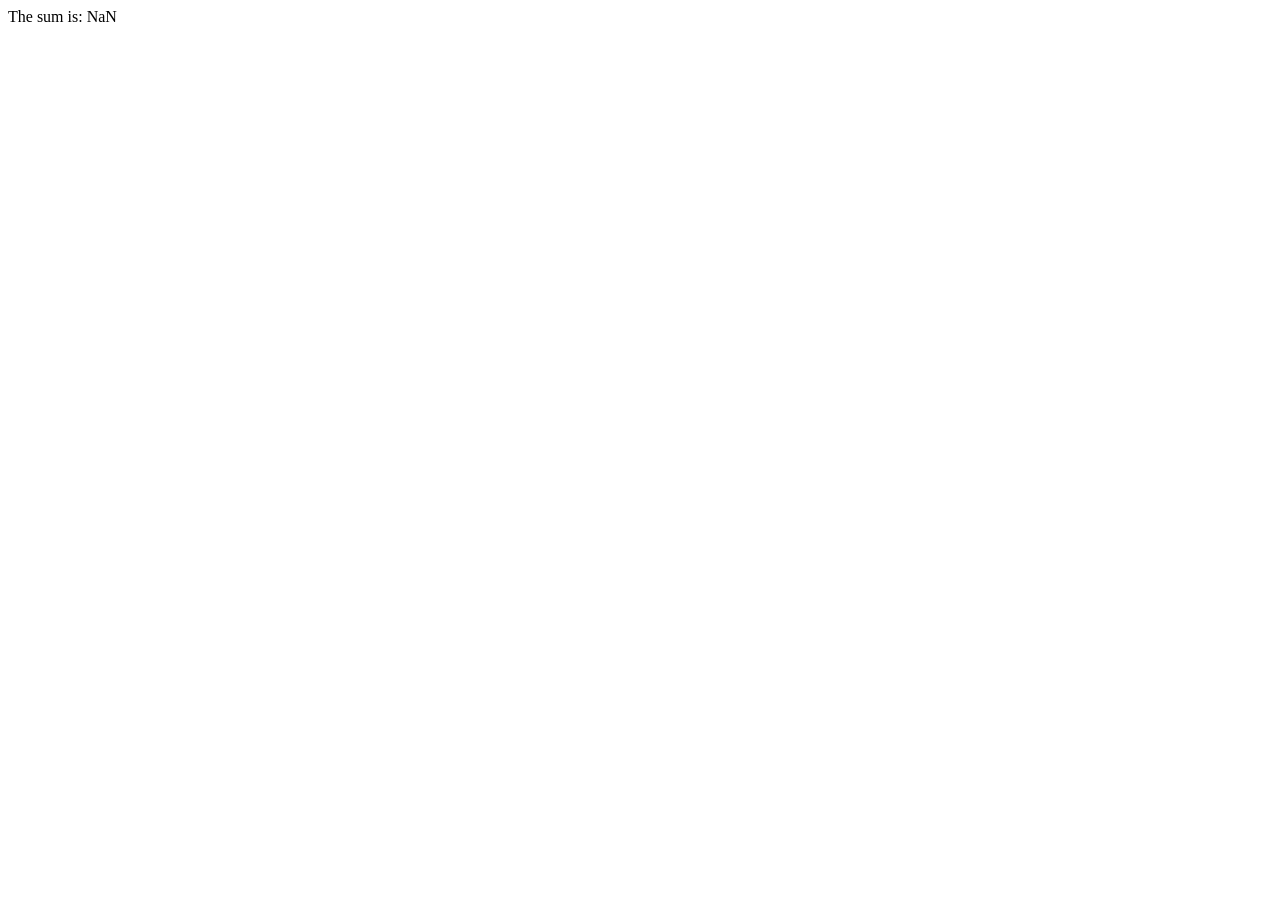
==== index.html @ a9d5625b "File updated" ====
<html>
    <head>
        <title>1st Page</title>
        <link rel="stylesheet" href="style.css">
    </head>
    <body>
        <script>
            let a = parseInt(prompt("Enter a number A: "));
            let b = parseInt(prompt("Enter a number B: "));

            let c = a + b;
            document.write("The sum is: " + c);
        </script>
    </body>
</html>
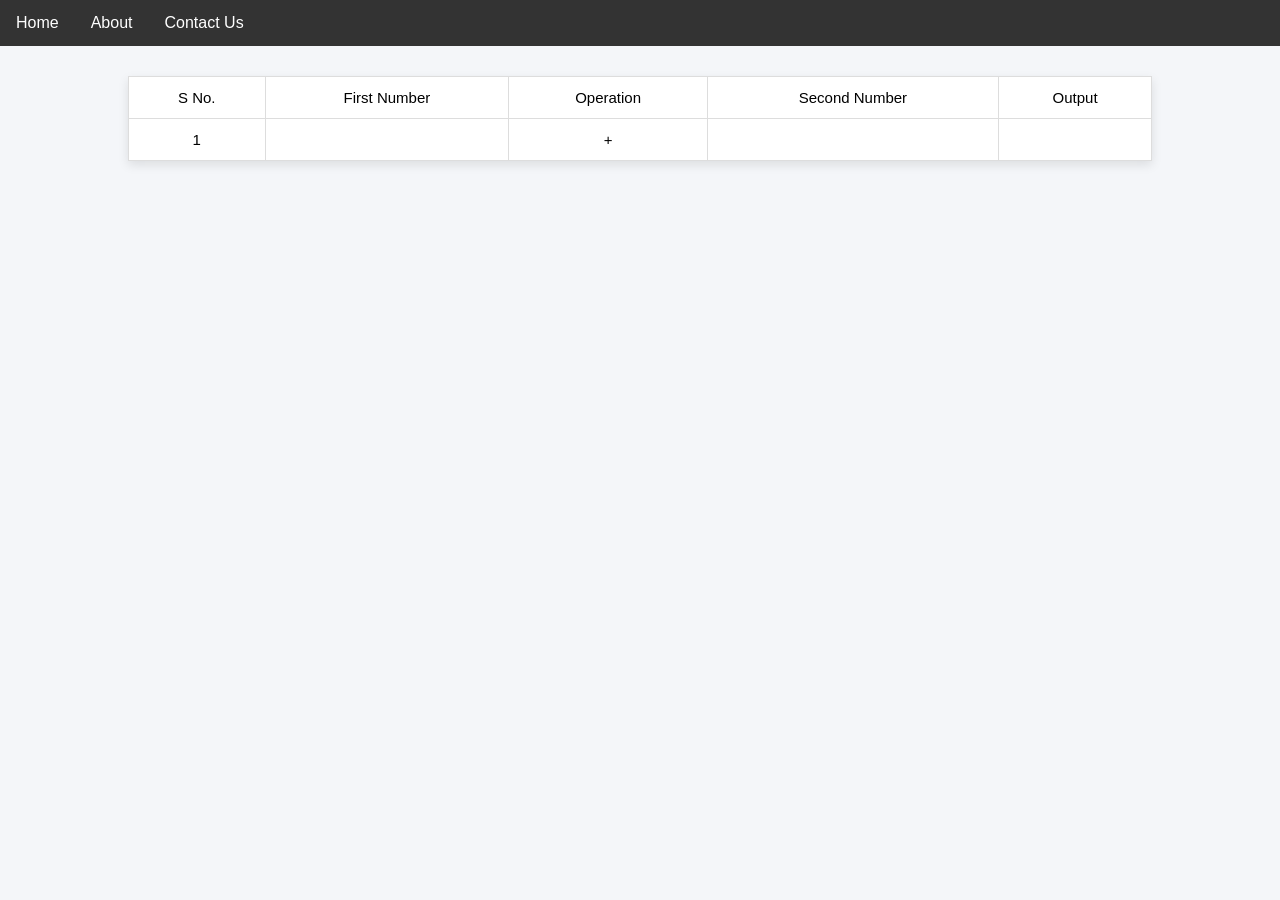
==== commit 161905e4: "Add css and index file data" ====
--- a/index.html
+++ b/index.html
@@ -4,12 +4,42 @@
         <link rel="stylesheet" href="style.css">
     </head>
     <body>
+        <ul>
+            <li><a href="#index">Home</a></li>
+            <li><a href="#about">About</a></li>
+            <li><a href="#contact">Contact Us</a></li>
+        </ul>
+
         <script>
             let a = parseInt(prompt("Enter a number A: "));
             let b = parseInt(prompt("Enter a number B: "));
 
-            let c = a + b;
-            document.write("The sum is: " + c);
+            // let c = a + b;
+            // document.write("The sum is: " + c);
+
+            document.getElementById("first").textContent = a;
+            document.getElementById("second").textContent = b;
+            document.getElementById("output").textContent = "The sum is: " + (a + b);
         </script>
+        
+        <table>
+            <thead>
+                <tr>
+                    <td>S No.</td>
+                    <td>First Number</td>
+                    <td>Operation</td>
+                    <td>Second Number</td>
+                    <td>Output</td>
+                </tr>
+            </thead>
+            <tbody>
+                <tr>
+                    <td>1</td>
+                    <td id="first"></td>
+                    <td>+</td>
+                    <td id="second"></td>
+                    <td id="output"></td>
+                </tr>
+        </table>
     </body>
 </html>
--- a/style.css
+++ b/style.css
@@ -0,0 +1,92 @@
+/* General styling */
+body {
+    margin: 0;
+    padding: 0;
+    font-family: Arial, sans-serif;
+    background-color: #f4f6f9;
+}
+
+p {
+    margin: 20px;
+    font-size: 18px;
+}
+
+/* Navigation menu */
+ul {
+    list-style-type: none;
+    margin: 0;
+    padding: 0;
+    overflow: hidden;
+    background-color: #333333;
+}
+
+ul li {
+    float: left;
+}
+
+ul li a {
+    display: block;
+    color: white;
+    text-align: center;
+    padding: 14px 16px;
+    text-decoration: none;
+}
+
+ul li a:hover {
+    background-color: #111111;
+}
+
+/* Table styling */
+table {
+    width: 80%;
+    margin: 30px auto;
+    border-collapse: collapse;
+    background-color: white;
+    box-shadow: 0 4px 10px rgba(0, 0, 0, 0.1);
+}
+
+/* Table header */
+th {
+    background-color: #007bff;
+    color: white;
+    padding: 14px;
+    text-align: center;
+    border: 1px solid #dddddd;
+}
+
+/* Table cells */
+td {
+    padding: 12px;
+    text-align: center;
+    border: 1px solid #dddddd;
+    font-size: 15px;
+}
+
+/* Alternate row colors */
+tbody tr:nth-child(even) {
+    background-color: #f2f6fc;
+}
+
+/* Hover effect */
+tbody tr:hover {
+    background-color: #dceeff;
+}
+
+/* Highlight output column */
+.output {
+    color: #198754;
+    font-weight: bold;
+}
+
+/* Responsive table */
+@media (max-width: 600px) {
+    table {
+        width: 96%;
+    }
+
+    th,
+    td {
+        padding: 8px 5px;
+        font-size: 12px;
+    }
+}
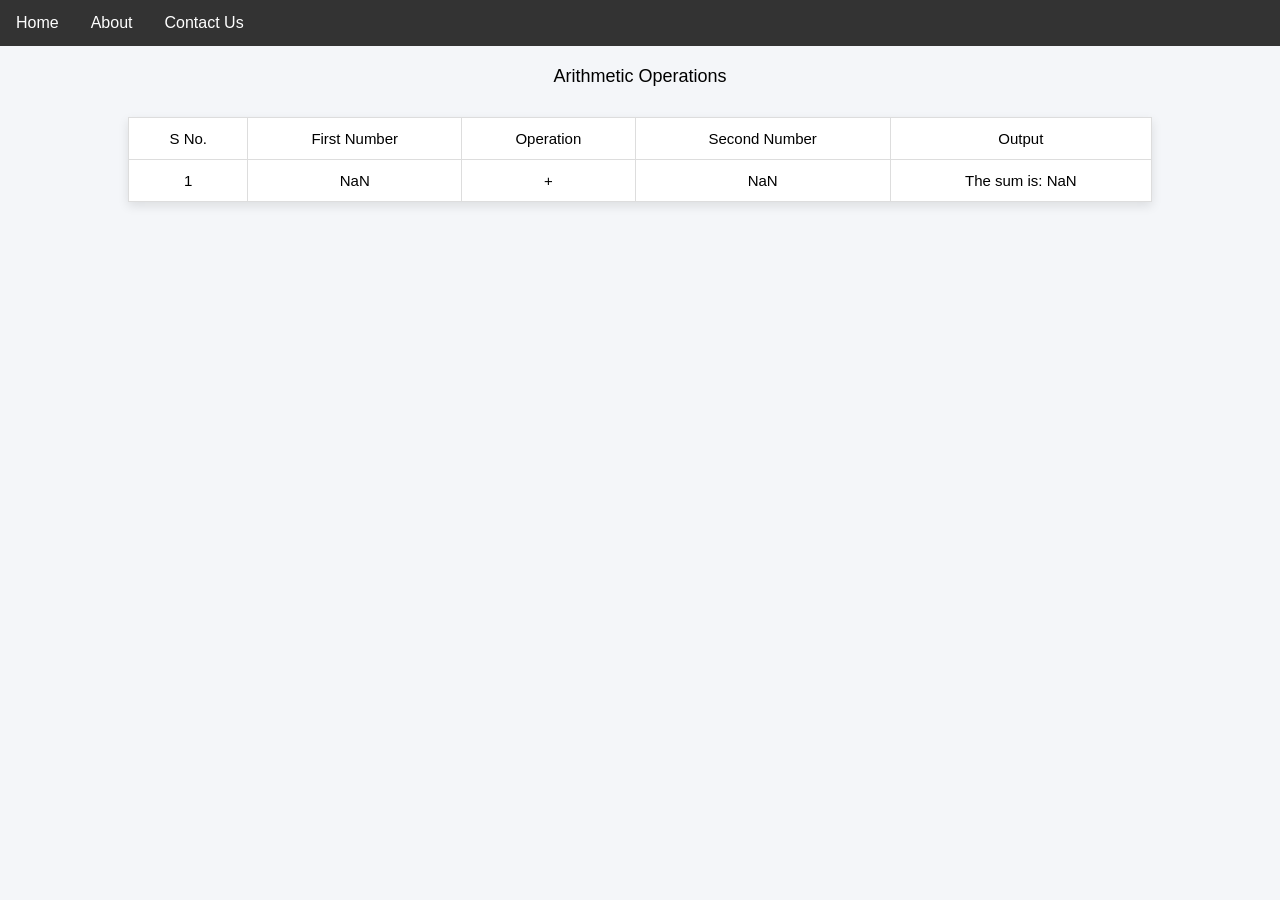
==== commit 3ce800d8: "Updated file" ====
--- a/index.html
+++ b/index.html
@@ -5,22 +5,12 @@
     </head>
     <body>
         <ul>
-            <li><a href="#index">Home</a></li>
+            <li><a href="#home">Home</a></li>
             <li><a href="#about">About</a></li>
             <li><a href="#contact">Contact Us</a></li>
         </ul>
 
-        <script>
-            let a = parseInt(prompt("Enter a number A: "));
-            let b = parseInt(prompt("Enter a number B: "));
-
-            // let c = a + b;
-            // document.write("The sum is: " + c);
-
-            document.getElementById("first").textContent = a;
-            document.getElementById("second").textContent = b;
-            document.getElementById("output").textContent = "The sum is: " + (a + b);
-        </script>
+        <p>Arithmetic Operations</p>
         
         <table>
             <thead>
@@ -41,5 +31,17 @@
                     <td id="output"></td>
                 </tr>
         </table>
+
+        <script>
+            let a = parseInt(prompt("Enter a number A: "));
+            let b = parseInt(prompt("Enter a number B: "));
+
+            // let c = a + b;
+            // document.write("The sum is: " + c);
+
+            document.getElementById("first").textContent = a;
+            document.getElementById("second").textContent = b;
+            document.getElementById("output").textContent = "The sum is: " + (a + b);
+        </script>
     </body>
 </html>
--- a/style.css
+++ b/style.css
@@ -9,6 +9,7 @@
 p {
     margin: 20px;
     font-size: 18px;
+    text-align: center;
 }
 
 /* Navigation menu */
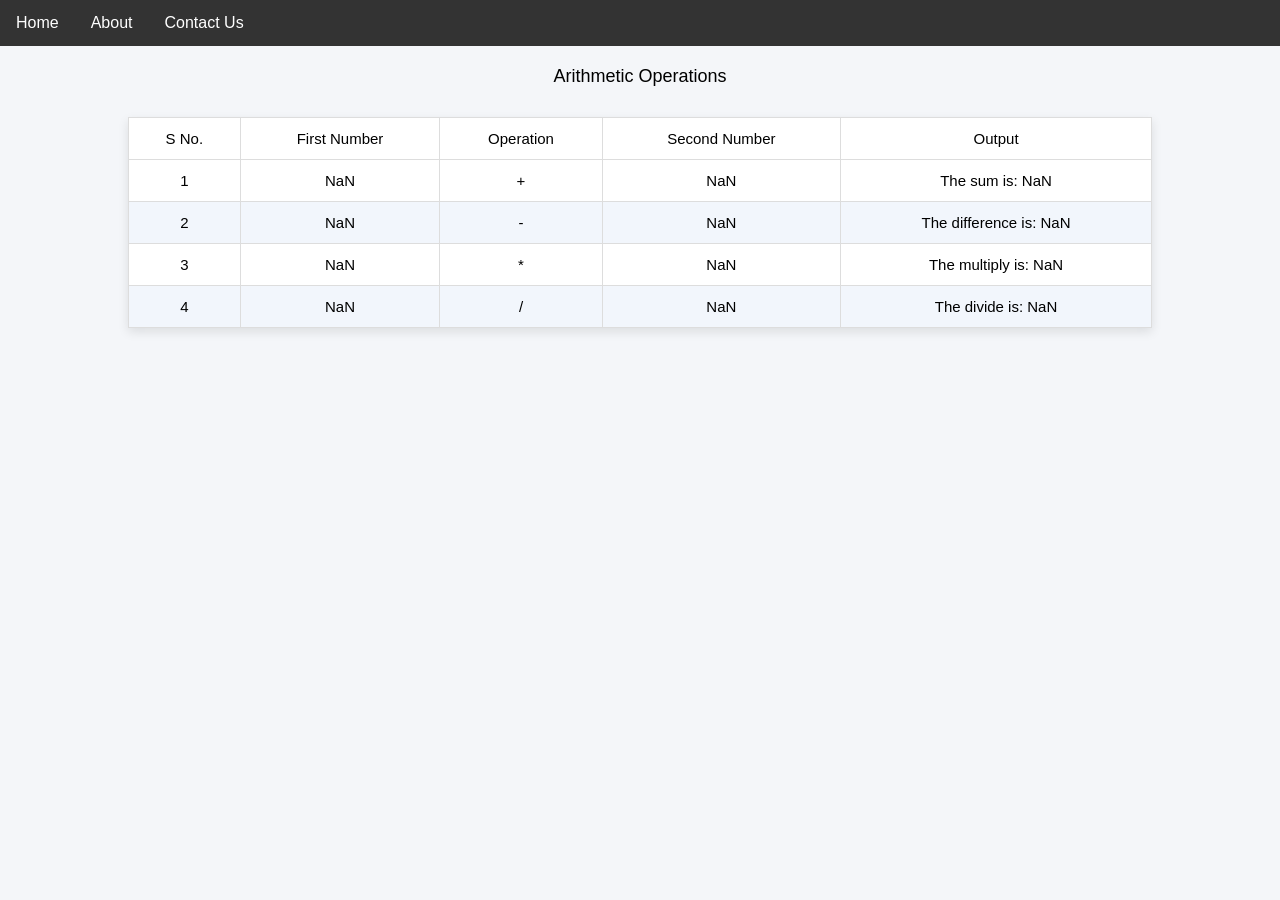
==== commit bcbcac8d: "Updated files" ====
--- a/index.html
+++ b/index.html
@@ -25,10 +25,34 @@
             <tbody>
                 <tr>
                     <td>1</td>
-                    <td id="first"></td>
+                    <td id="first1"></td>
                     <td>+</td>
-                    <td id="second"></td>
-                    <td id="output"></td>
+                    <td id="second1"></td>
+                    <td id="sum"></td>
+                </tr>
+
+                <tr>
+                    <td>2</td>
+                    <td id="first2"></td>
+                    <td>-</td>
+                    <td id="second2"></td>
+                    <td id="difference"></td>
+                </tr>
+
+                <tr>
+                    <td>3</td>
+                    <td id="first3"></td>
+                    <td>*</td>
+                    <td id="second3"></td>
+                    <td id="multiply"></td>
+                </tr>
+
+                <tr>
+                    <td>4</td>
+                    <td id="first4"></td>
+                    <td>/</td>
+                    <td id="second4"></td>
+                    <td id="divide"></td>
                 </tr>
         </table>
 
@@ -36,12 +60,21 @@
             let a = parseInt(prompt("Enter a number A: "));
             let b = parseInt(prompt("Enter a number B: "));
 
-            // let c = a + b;
-            // document.write("The sum is: " + c);
+            document.getElementById("first1").textContent = a;
+            document.getElementById("second1").textContent = b;
+            document.getElementById("sum").textContent = "The sum is: " + (a + b);
 
-            document.getElementById("first").textContent = a;
-            document.getElementById("second").textContent = b;
-            document.getElementById("output").textContent = "The sum is: " + (a + b);
+            document.getElementById("first2").textContent = a;
+            document.getElementById("second2").textContent = b;
+            document.getElementById("difference").textContent = "The difference is: " + (a - b);
+
+            document.getElementById("first3").textContent = a;
+            document.getElementById("second3").textContent = b;
+            document.getElementById("multiply").textContent = "The multiply is: " + (a * b);
+
+            document.getElementById("first4").textContent = a;
+            document.getElementById("second4").textContent = b;
+            document.getElementById("divide").textContent = "The divide is: " + (a / b);
         </script>
     </body>
 </html>
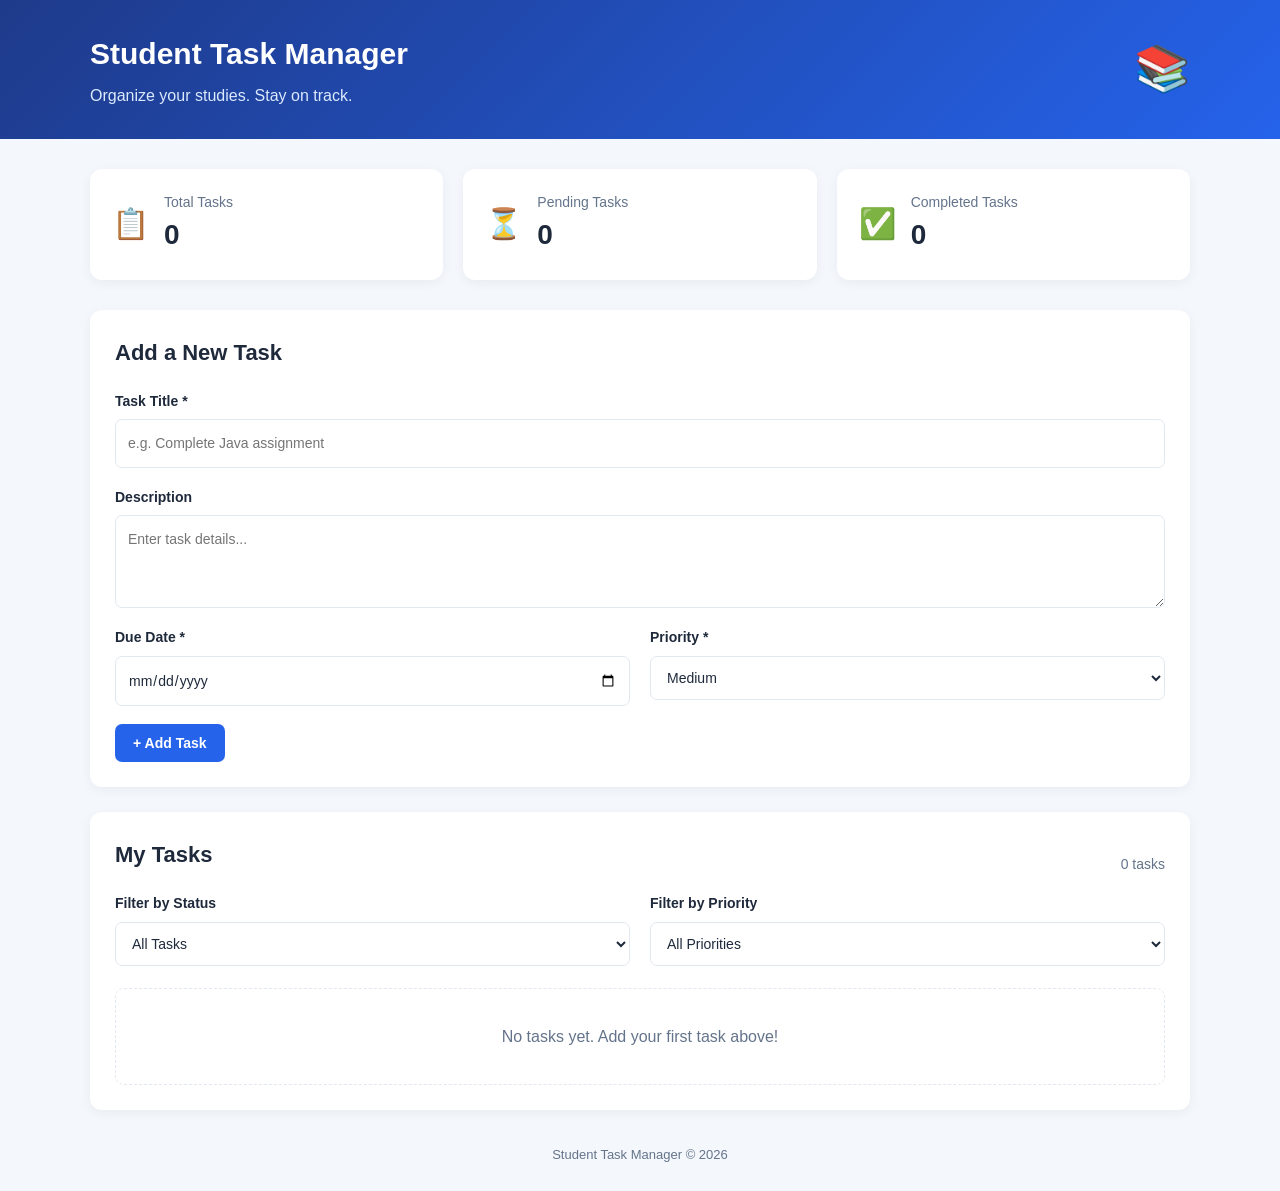
==== commit a1b650a7: "File Updated" ====
--- a/index.html
+++ b/index.html
@@ -1,80 +1,149 @@
-<html>
-    <head>
-        <title>1st Page</title>
-        <link rel="stylesheet" href="style.css">
-    </head>
-    <body>
-        <ul>
-            <li><a href="#home">Home</a></li>
-            <li><a href="#about">About</a></li>
-            <li><a href="#contact">Contact Us</a></li>
-        </ul>
 
-        <p>Arithmetic Operations</p>
-        
-        <table>
-            <thead>
-                <tr>
-                    <td>S No.</td>
-                    <td>First Number</td>
-                    <td>Operation</td>
-                    <td>Second Number</td>
-                    <td>Output</td>
-                </tr>
-            </thead>
-            <tbody>
-                <tr>
-                    <td>1</td>
-                    <td id="first1"></td>
-                    <td>+</td>
-                    <td id="second1"></td>
-                    <td id="sum"></td>
-                </tr>
+<!DOCTYPE html>
+<html lang="en">
+<head>
+    <meta charset="UTF-8">
+    <meta name="viewport" content="width=device-width, initial-scale=1.0">
+    <title>Student Task Manager</title>
+    <link rel="stylesheet" href="style.css">
+    <script src="script.js" defer></script>
+</head>
+<body>
 
-                <tr>
-                    <td>2</td>
-                    <td id="first2"></td>
-                    <td>-</td>
-                    <td id="second2"></td>
-                    <td id="difference"></td>
-                </tr>
+    <header class="header">
+        <div class="container header-content">
+            <div>
+                <h1>Student Task Manager</h1>
+                <p>Organize your studies. Stay on track.</p>
+            </div>
+            <span class="header-icon">📚</span>
+        </div>
+    </header>
 
-                <tr>
-                    <td>3</td>
-                    <td id="first3"></td>
-                    <td>*</td>
-                    <td id="second3"></td>
-                    <td id="multiply"></td>
-                </tr>
+    <main class="container">
 
-                <tr>
-                    <td>4</td>
-                    <td id="first4"></td>
-                    <td>/</td>
-                    <td id="second4"></td>
-                    <td id="divide"></td>
-                </tr>
-        </table>
+        <!-- Dashboard Statistics -->
+        <section class="stats">
+            <div class="stat-card">
+                <span class="stat-icon">📋</span>
+                <div>
+                    <p>Total Tasks</p>
+                    <h2 id="totalTasks">0</h2>
+                </div>
+            </div>
 
-        <script>
-            let a = parseInt(prompt("Enter a number A: "));
-            let b = parseInt(prompt("Enter a number B: "));
+            <div class="stat-card">
+                <span class="stat-icon">⏳</span>
+                <div>
+                    <p>Pending Tasks</p>
+                    <h2 id="pendingTasks">0</h2>
+                </div>
+            </div>
 
-            document.getElementById("first1").textContent = a;
-            document.getElementById("second1").textContent = b;
-            document.getElementById("sum").textContent = "The sum is: " + (a + b);
+            <div class="stat-card">
+                <span class="stat-icon">✅</span>
+                <div>
+                    <p>Completed Tasks</p>
+                    <h2 id="completedTasks">0</h2>
+                </div>
+            </div>
+        </section>
 
-            document.getElementById("first2").textContent = a;
-            document.getElementById("second2").textContent = b;
-            document.getElementById("difference").textContent = "The difference is: " + (a - b);
+        <!-- Add / Edit Task Form -->
+        <section class="panel">
+            <h2 id="formHeading">Add a New Task</h2>
 
-            document.getElementById("first3").textContent = a;
-            document.getElementById("second3").textContent = b;
-            document.getElementById("multiply").textContent = "The multiply is: " + (a * b);
+            <form id="taskForm">
+                <div class="form-group">
+                    <label for="title">Task Title *</label>
+                    <input
+                        type="text"
+                        id="title"
+                        placeholder="e.g. Complete Java assignment"
+                        maxlength="100"
+                        required
+                    >
+                </div>
 
-            document.getElementById("first4").textContent = a;
-            document.getElementById("second4").textContent = b;
-            document.getElementById("divide").textContent = "The divide is: " + (a / b);
-        </script>
-    </body>
-</html>+                <div class="form-group">
+                    <label for="description">Description</label>
+                    <textarea
+                        id="description"
+                        placeholder="Enter task details..."
+                        rows="3"
+                        maxlength="1000"
+                    ></textarea>
+                </div>
+
+                <div class="form-row">
+                    <div class="form-group">
+                        <label for="dueDate">Due Date *</label>
+                        <input type="date" id="dueDate" required>
+                    </div>
+
+                    <div class="form-group">
+                        <label for="priority">Priority *</label>
+                        <select id="priority" required>
+                            <option value="Low">Low</option>
+                            <option value="Medium" selected>Medium</option>
+                            <option value="High">High</option>
+                        </select>
+                    </div>
+                </div>
+
+                <div class="form-actions">
+                    <button type="submit" id="submitButton" class="btn btn-primary">
+                        + Add Task
+                    </button>
+
+                    <button
+                        type="button"
+                        id="cancelButton"
+                        class="btn btn-secondary"
+                        hidden
+                    >
+                        Cancel
+                    </button>
+                </div>
+            </form>
+        </section>
+
+        <!-- Task Filters -->
+        <section class="panel">
+            <div class="task-heading">
+                <h2>My Tasks</h2>
+                <span id="taskCount" class="task-count">0 tasks</span>
+            </div>
+
+            <div class="filters">
+                <div class="form-group">
+                    <label for="statusFilter">Filter by Status</label>
+                    <select id="statusFilter">
+                        <option value="all">All Tasks</option>
+                        <option value="pending">Pending</option>
+                        <option value="completed">Completed</option>
+                    </select>
+                </div>
+
+                <div class="form-group">
+                    <label for="priorityFilter">Filter by Priority</label>
+                    <select id="priorityFilter">
+                        <option value="all">All Priorities</option>
+                        <option value="High">High</option>
+                        <option value="Medium">Medium</option>
+                        <option value="Low">Low</option>
+                    </select>
+                </div>
+            </div>
+
+            <div id="taskList" class="task-list"></div>
+        </section>
+
+        <footer>
+            <p>Student Task Manager &copy; 2026</p>
+        </footer>
+
+    </main>
+
+</body>
+</html>
--- a/style.css
+++ b/style.css
@@ -1,93 +1,420 @@
-/* General styling */
-body {
+
+/* General Reset */
+* {
     margin: 0;
     padding: 0;
-    font-family: Arial, sans-serif;
-    background-color: #f4f6f9;
-}
-
-p {
-    margin: 20px;
+    box-sizing: border-box;
+}
+
+:root {
+    --primary: #2563eb;
+    --primary-dark: #1d4ed8;
+    --background: #f4f7fb;
+    --surface: #ffffff;
+    --text: #1e293b;
+    --muted: #64748b;
+    --border: #e2e8f0;
+    --success: #15803d;
+    --danger: #dc2626;
+}
+
+body {
+    font-family: Arial, Helvetica, sans-serif;
+    background: var(--background);
+    color: var(--text);
+    line-height: 1.6;
+}
+
+.container {
+    width: 90%;
+    max-width: 1100px;
+    margin: 0 auto;
+}
+
+/* Header */
+.header {
+    background: linear-gradient(135deg, #1e3a8a, #2563eb);
+    color: white;
+    padding: 30px 0;
+}
+
+.header-content {
+    display: flex;
+    justify-content: space-between;
+    align-items: center;
+    gap: 20px;
+}
+
+.header h1 {
+    font-size: 30px;
+    margin-bottom: 5px;
+}
+
+.header p {
+    color: #dbeafe;
+}
+
+.header-icon {
+    font-size: 45px;
+}
+
+/* Dashboard Statistics */
+.stats {
+    display: grid;
+    grid-template-columns: repeat(3, 1fr);
+    gap: 20px;
+    margin: 30px 0;
+}
+
+.stat-card {
+    display: flex;
+    align-items: center;
+    gap: 15px;
+    background: var(--surface);
+    padding: 22px;
+    border-radius: 12px;
+    box-shadow: 0 3px 12px rgba(15, 23, 42, 0.05);
+}
+
+.stat-icon {
+    font-size: 30px;
+}
+
+.stat-card p {
+    color: var(--muted);
+    font-size: 14px;
+}
+
+.stat-card h2 {
+    font-size: 28px;
+}
+
+/* Panels */
+.panel {
+    background: var(--surface);
+    padding: 25px;
+    margin-bottom: 25px;
+    border-radius: 12px;
+    box-shadow: 0 3px 12px rgba(15, 23, 42, 0.05);
+}
+
+.panel > h2,
+.task-heading h2 {
+    font-size: 22px;
+    margin-bottom: 20px;
+}
+
+/* Form */
+.form-group {
+    display: flex;
+    flex-direction: column;
+    gap: 7px;
+    min-width: 0;
+}
+
+.form-group label {
+    font-size: 14px;
+    font-weight: 600;
+}
+
+input,
+textarea,
+select {
+    width: 100%;
+    padding: 12px;
+    border: 1px solid var(--border);
+    border-radius: 7px;
+    background: white;
+    color: var(--text);
+    font: inherit;
+    font-size: 14px;
+}
+
+textarea {
+    resize: vertical;
+}
+
+input:focus,
+textarea:focus,
+select:focus {
+    outline: 2px solid #bfdbfe;
+    border-color: var(--primary);
+}
+
+#taskForm {
+    display: flex;
+    flex-direction: column;
+    gap: 18px;
+}
+
+.form-row {
+    display: grid;
+    grid-template-columns: 1fr 1fr;
+    gap: 20px;
+}
+
+.form-actions {
+    display: flex;
+    gap: 10px;
+    flex-wrap: wrap;
+}
+
+/* Buttons */
+.btn {
+    padding: 11px 18px;
+    border: none;
+    border-radius: 7px;
+    cursor: pointer;
+    font-size: 14px;
+    font-weight: 600;
+    transition: background 0.2s, transform 0.2s;
+}
+
+.btn:hover {
+    transform: translateY(-1px);
+}
+
+.btn-primary {
+    background: var(--primary);
+    color: white;
+}
+
+.btn-primary:hover {
+    background: var(--primary-dark);
+}
+
+.btn-secondary {
+    background: #e2e8f0;
+    color: var(--text);
+}
+
+.btn-secondary:hover {
+    background: #cbd5e1;
+}
+
+.btn-success {
+    background: #dcfce7;
+    color: var(--success);
+}
+
+.btn-danger {
+    background: #fee2e2;
+    color: var(--danger);
+}
+
+.btn-small {
+    padding: 7px 10px;
+    font-size: 12px;
+}
+
+/* Task Filters */
+.task-heading {
+    display: flex;
+    align-items: center;
+    justify-content: space-between;
+    gap: 12px;
+}
+
+.task-count {
+    color: var(--muted);
+    font-size: 14px;
+}
+
+.filters {
+    display: grid;
+    grid-template-columns: 1fr 1fr;
+    gap: 20px;
+    margin-bottom: 22px;
+}
+
+/* Task Cards */
+.task-list {
+    display: flex;
+    flex-direction: column;
+    gap: 15px;
+}
+
+.task-card {
+    border: 1px solid var(--border);
+    border-left: 5px solid var(--primary);
+    padding: 18px;
+    border-radius: 9px;
+    background: white;
+}
+
+.task-card.priority-High {
+    border-left-color: #dc2626;
+}
+
+.task-card.priority-Medium {
+    border-left-color: #d97706;
+}
+
+.task-card.priority-Low {
+    border-left-color: #16a34a;
+}
+
+.task-top {
+    display: flex;
+    justify-content: space-between;
+    align-items: flex-start;
+    gap: 12px;
+}
+
+.task-title {
     font-size: 18px;
+    overflow-wrap: anywhere;
+}
+
+.task-description {
+    margin: 10px 0;
+    color: var(--muted);
+    white-space: pre-wrap;
+    overflow-wrap: anywhere;
+}
+
+.task-meta {
+    display: flex;
+    flex-wrap: wrap;
+    align-items: center;
+    gap: 10px;
+    margin-top: 12px;
+    font-size: 13px;
+    color: var(--muted);
+}
+
+.priority-badge,
+.status-badge {
+    display: inline-block;
+    padding: 4px 9px;
+    border-radius: 20px;
+    font-size: 12px;
+    font-weight: 600;
+}
+
+.priority-badge.High {
+    color: #b91c1c;
+    background: #fee2e2;
+}
+
+.priority-badge.Medium {
+    color: #92400e;
+    background: #fef3c7;
+}
+
+.priority-badge.Low {
+    color: #166534;
+    background: #dcfce7;
+}
+
+.status-badge {
+    background: #dbeafe;
+    color: #1d4ed8;
+}
+
+.status-badge.completed {
+    background: #dcfce7;
+    color: #166534;
+}
+
+.task-actions {
+    display: flex;
+    flex-wrap: wrap;
+    gap: 8px;
+    margin-top: 15px;
+}
+
+.completed-task .task-title {
+    text-decoration: line-through;
+    color: var(--muted);
+}
+
+.completed-task {
+    background: #f8fafc;
+}
+
+.overdue {
+    color: var(--danger);
+    font-weight: 600;
+}
+
+.empty-state {
+    padding: 35px 15px;
     text-align: center;
-}
-
-/* Navigation menu */
-ul {
-    list-style-type: none;
-    margin: 0;
-    padding: 0;
-    overflow: hidden;
-    background-color: #333333;
-}
-
-ul li {
-    float: left;
-}
-
-ul li a {
-    display: block;
-    color: white;
+    color: var(--muted);
+    border: 1px dashed var(--border);
+    border-radius: 9px;
+}
+
+/* Footer */
+footer {
+    padding: 10px 0 25px;
     text-align: center;
-    padding: 14px 16px;
-    text-decoration: none;
-}
-
-ul li a:hover {
-    background-color: #111111;
-}
-
-/* Table styling */
-table {
-    width: 80%;
-    margin: 30px auto;
-    border-collapse: collapse;
-    background-color: white;
-    box-shadow: 0 4px 10px rgba(0, 0, 0, 0.1);
-}
-
-/* Table header */
-th {
-    background-color: #007bff;
-    color: white;
-    padding: 14px;
-    text-align: center;
-    border: 1px solid #dddddd;
-}
-
-/* Table cells */
-td {
-    padding: 12px;
-    text-align: center;
-    border: 1px solid #dddddd;
-    font-size: 15px;
-}
-
-/* Alternate row colors */
-tbody tr:nth-child(even) {
-    background-color: #f2f6fc;
-}
-
-/* Hover effect */
-tbody tr:hover {
-    background-color: #dceeff;
-}
-
-/* Highlight output column */
-.output {
-    color: #198754;
-    font-weight: bold;
-}
-
-/* Responsive table */
-@media (max-width: 600px) {
-    table {
-        width: 96%;
-    }
-
-    th,
-    td {
-        padding: 8px 5px;
-        font-size: 12px;
-    }
-}+    color: var(--muted);
+    font-size: 13px;
+}
+
+/* Tablet and Mobile */
+@media (max-width: 700px) {
+    .container {
+        width: 92%;
+    }
+
+    .header {
+        padding: 22px 0;
+    }
+
+    .header h1 {
+        font-size: 23px;
+    }
+
+    .header-icon {
+        font-size: 34px;
+    }
+
+    .stats {
+        grid-template-columns: 1fr;
+        gap: 12px;
+        margin: 20px 0;
+    }
+
+    .stat-card {
+        padding: 15px;
+    }
+
+    .stat-card h2 {
+        font-size: 24px;
+    }
+
+    .panel {
+        padding: 18px;
+    }
+
+    .form-row,
+    .filters {
+        grid-template-columns: 1fr;
+        gap: 15px;
+    }
+
+    .task-top {
+        flex-direction: column;
+    }
+
+    .task-heading {
+        align-items: flex-start;
+    }
+}
+
+@media (max-width: 400px) {
+    .header h1 {
+        font-size: 20px;
+    }
+
+    .panel {
+        padding: 14px;
+    }
+
+    .btn {
+        padding: 10px 12px;
+    }
+}
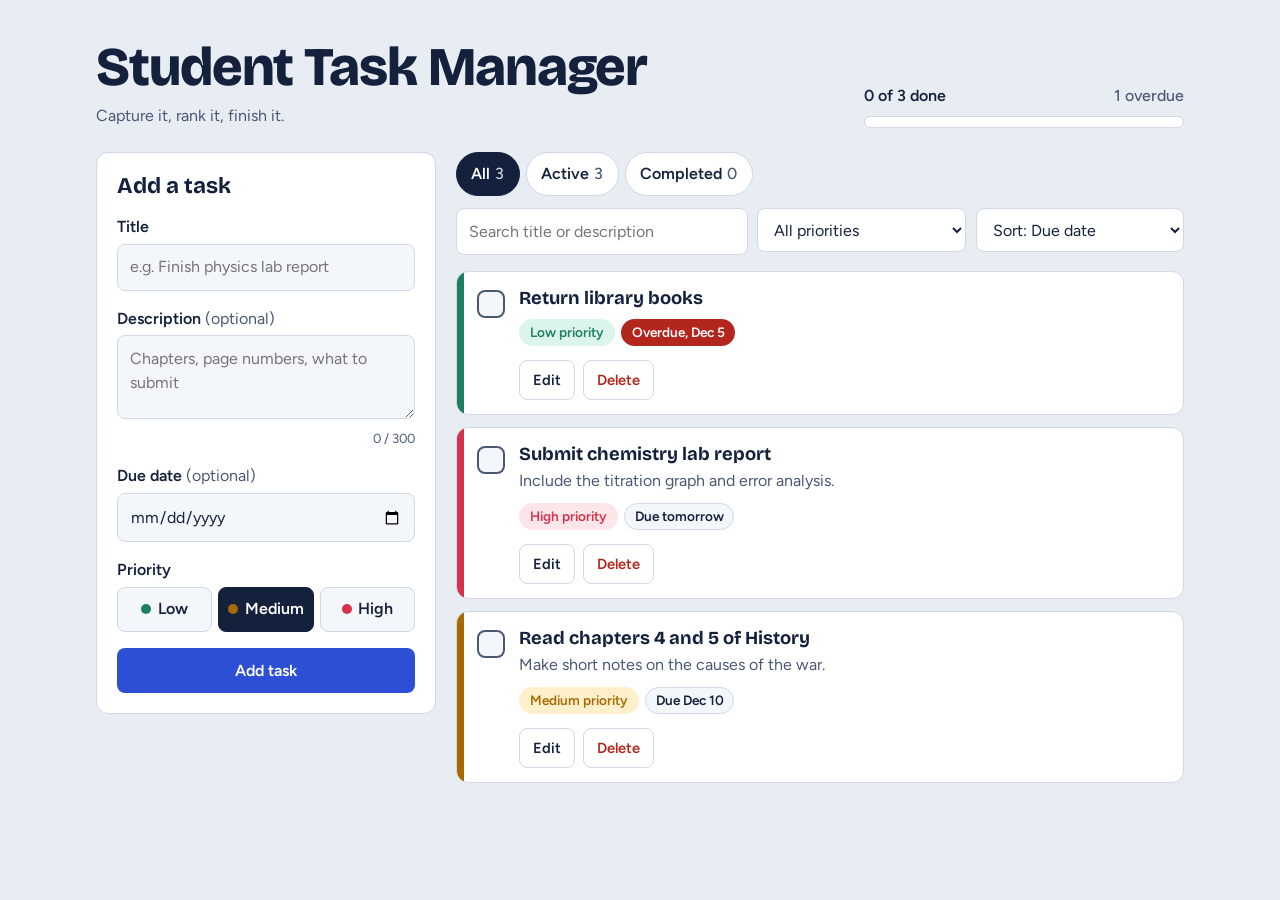
==== commit 6b74cea8: "Upadated" ====
--- a/index.html
+++ b/index.html
@@ -1,149 +1,119 @@
-
 <!DOCTYPE html>
 <html lang="en">
 <head>
-    <meta charset="UTF-8">
-    <meta name="viewport" content="width=device-width, initial-scale=1.0">
-    <title>Student Task Manager</title>
-    <link rel="stylesheet" href="style.css">
-    <script src="script.js" defer></script>
+<meta charset="UTF-8">
+<meta name="viewport" content="width=device-width, initial-scale=1">
+<title>Student Task Manager</title>
+<link rel="preconnect" href="https://fonts.googleapis.com">
+<link rel="preconnect" href="https://fonts.gstatic.com" crossorigin>
+<link href="https://fonts.googleapis.com/css2?family=Bricolage+Grotesque:opsz,wght@12..96,500;12..96,700;12..96,800&family=Figtree:wght@400;500;600&display=swap" rel="stylesheet">
+<link rel="stylesheet" href="style.css">
 </head>
 <body>
+<div class="shell">
 
-    <header class="header">
-        <div class="container header-content">
-            <div>
-                <h1>Student Task Manager</h1>
-                <p>Organize your studies. Stay on track.</p>
-            </div>
-            <span class="header-icon">📚</span>
+  <header class="masthead">
+    <div>
+      <h1>Student Task Manager</h1>
+      <p>Capture it, rank it, finish it.</p>
+    </div>
+    <div class="progress" aria-live="polite">
+      <div class="progress-row">
+        <span id="progressText">0 of 0 done</span>
+        <span id="overdueText"></span>
+      </div>
+      <div class="bar" role="progressbar" aria-label="Tasks completed" aria-valuemin="0" aria-valuemax="100" aria-valuenow="0" id="progressBar"><i id="progressFill"></i></div>
+    </div>
+  </header>
+
+  <div class="layout">
+
+    <!-- Form -->
+    <section class="panel panel-form" aria-labelledby="formTitle">
+      <h2 id="formTitle">Add a task</h2>
+      <p class="editing-note" id="editingNote" hidden>You are editing a task. Save changes or cancel to go back.</p>
+
+      <form id="taskForm" novalidate>
+        <div class="field">
+          <label for="title">Title</label>
+          <input class="input" id="title" name="title" type="text" maxlength="80" autocomplete="off" placeholder="e.g. Finish physics lab report" aria-describedby="titleError">
+          <p class="error" id="titleError" role="alert" hidden></p>
         </div>
-    </header>
 
-    <main class="container">
+        <div class="field">
+          <label for="description">Description <span class="hint">(optional)</span></label>
+          <textarea class="input" id="description" name="description" maxlength="300" placeholder="Chapters, page numbers, what to submit"></textarea>
+          <div class="counter" id="descCounter" aria-hidden="true">0 / 300</div>
+        </div>
 
-        <!-- Dashboard Statistics -->
-        <section class="stats">
-            <div class="stat-card">
-                <span class="stat-icon">📋</span>
-                <div>
-                    <p>Total Tasks</p>
-                    <h2 id="totalTasks">0</h2>
-                </div>
-            </div>
+        <div class="field">
+          <label for="dueDate">Due date <span class="hint">(optional)</span></label>
+          <input class="input" id="dueDate" name="dueDate" type="date">
+        </div>
 
-            <div class="stat-card">
-                <span class="stat-icon">⏳</span>
-                <div>
-                    <p>Pending Tasks</p>
-                    <h2 id="pendingTasks">0</h2>
-                </div>
-            </div>
+        <div class="field">
+          <div class="label" id="priorityLabel">Priority</div>
+          <div class="seg" role="radiogroup" aria-labelledby="priorityLabel">
+            <input type="radio" name="priority" id="pr-low" value="low">
+            <label for="pr-low" class="p-low"><span>Low</span></label>
+            <input type="radio" name="priority" id="pr-medium" value="medium" checked>
+            <label for="pr-medium" class="p-medium"><span>Medium</span></label>
+            <input type="radio" name="priority" id="pr-high" value="high">
+            <label for="pr-high" class="p-high"><span>High</span></label>
+          </div>
+        </div>
 
-            <div class="stat-card">
-                <span class="stat-icon">✅</span>
-                <div>
-                    <p>Completed Tasks</p>
-                    <h2 id="completedTasks">0</h2>
-                </div>
-            </div>
-        </section>
+        <div class="form-actions">
+          <button type="submit" class="btn btn-primary" id="submitBtn">Add task</button>
+          <button type="button" class="btn btn-ghost" id="cancelBtn" hidden>Cancel</button>
+        </div>
+      </form>
+    </section>
 
-        <!-- Add / Edit Task Form -->
-        <section class="panel">
-            <h2 id="formHeading">Add a New Task</h2>
+    <!-- List -->
+    <section aria-labelledby="listTitle">
+      <h2 class="sr-only" id="listTitle">Your tasks</h2>
 
-            <form id="taskForm">
-                <div class="form-group">
-                    <label for="title">Task Title *</label>
-                    <input
-                        type="text"
-                        id="title"
-                        placeholder="e.g. Complete Java assignment"
-                        maxlength="100"
-                        required
-                    >
-                </div>
+      <div class="toolbar">
+        <div class="status-tabs" role="group" aria-label="Filter by status">
+          <button class="tab" type="button" data-status="all" aria-pressed="true">All<span class="n" id="count-all">0</span></button>
+          <button class="tab" type="button" data-status="active" aria-pressed="false">Active<span class="n" id="count-active">0</span></button>
+          <button class="tab" type="button" data-status="completed" aria-pressed="false">Completed<span class="n" id="count-completed">0</span></button>
+        </div>
 
-                <div class="form-group">
-                    <label for="description">Description</label>
-                    <textarea
-                        id="description"
-                        placeholder="Enter task details..."
-                        rows="3"
-                        maxlength="1000"
-                    ></textarea>
-                </div>
+        <div class="filters">
+          <div>
+            <label class="sr-only" for="search">Search tasks</label>
+            <input class="input" id="search" type="search" placeholder="Search title or description">
+          </div>
+          <div>
+            <label class="sr-only" for="priorityFilter">Filter by priority</label>
+            <select class="input" id="priorityFilter">
+              <option value="all">All priorities</option>
+              <option value="high">High priority</option>
+              <option value="medium">Medium priority</option>
+              <option value="low">Low priority</option>
+            </select>
+          </div>
+          <div>
+            <label class="sr-only" for="sortBy">Sort tasks</label>
+            <select class="input" id="sortBy">
+              <option value="due">Sort: Due date</option>
+              <option value="priority">Sort: Priority</option>
+              <option value="newest">Sort: Newest first</option>
+            </select>
+          </div>
+        </div>
+      </div>
 
-                <div class="form-row">
-                    <div class="form-group">
-                        <label for="dueDate">Due Date *</label>
-                        <input type="date" id="dueDate" required>
-                    </div>
+      <ul class="list" id="taskList"></ul>
+      <div id="emptyState" hidden></div>
+    </section>
+  </div>
+</div>
 
-                    <div class="form-group">
-                        <label for="priority">Priority *</label>
-                        <select id="priority" required>
-                            <option value="Low">Low</option>
-                            <option value="Medium" selected>Medium</option>
-                            <option value="High">High</option>
-                        </select>
-                    </div>
-                </div>
+<div class="toast-region" aria-live="polite" id="toastRegion"></div>
 
-                <div class="form-actions">
-                    <button type="submit" id="submitButton" class="btn btn-primary">
-                        + Add Task
-                    </button>
-
-                    <button
-                        type="button"
-                        id="cancelButton"
-                        class="btn btn-secondary"
-                        hidden
-                    >
-                        Cancel
-                    </button>
-                </div>
-            </form>
-        </section>
-
-        <!-- Task Filters -->
-        <section class="panel">
-            <div class="task-heading">
-                <h2>My Tasks</h2>
-                <span id="taskCount" class="task-count">0 tasks</span>
-            </div>
-
-            <div class="filters">
-                <div class="form-group">
-                    <label for="statusFilter">Filter by Status</label>
-                    <select id="statusFilter">
-                        <option value="all">All Tasks</option>
-                        <option value="pending">Pending</option>
-                        <option value="completed">Completed</option>
-                    </select>
-                </div>
-
-                <div class="form-group">
-                    <label for="priorityFilter">Filter by Priority</label>
-                    <select id="priorityFilter">
-                        <option value="all">All Priorities</option>
-                        <option value="High">High</option>
-                        <option value="Medium">Medium</option>
-                        <option value="Low">Low</option>
-                    </select>
-                </div>
-            </div>
-
-            <div id="taskList" class="task-list"></div>
-        </section>
-
-        <footer>
-            <p>Student Task Manager &copy; 2026</p>
-        </footer>
-
-    </main>
-
+<script src="script.js"></script>
 </body>
 </html>
--- a/style.css
+++ b/style.css
@@ -1,420 +1,224 @@
-
-/* General Reset */
-* {
-    margin: 0;
-    padding: 0;
-    box-sizing: border-box;
-}
-
 :root {
-    --primary: #2563eb;
-    --primary-dark: #1d4ed8;
-    --background: #f4f7fb;
-    --surface: #ffffff;
-    --text: #1e293b;
-    --muted: #64748b;
-    --border: #e2e8f0;
-    --success: #15803d;
-    --danger: #dc2626;
-}
-
+  --bg: #e8edf3;
+  --surface: #ffffff;
+  --surface-2: #f3f6fa;
+  --ink: #14213d;
+  --ink-soft: #4a5876;
+  --line: #cfd8e4;
+  --accent: #2d4fd6;
+  --accent-ink: #ffffff;
+  --high: #d6304a;
+  --high-bg: #fde6ea;
+  --medium: #a86a00;
+  --medium-bg: #fff0cc;
+  --low: #1d7f5f;
+  --low-bg: #dcf5ea;
+  --danger: #b3261e;
+  --radius: 12px;
+  --font-display: "Bricolage Grotesque", "Segoe UI", system-ui, sans-serif;
+  --font-body: "Figtree", system-ui, -apple-system, "Segoe UI", sans-serif;
+}
+@media (prefers-color-scheme: dark) {
+  :root:not([data-theme="light"]) {
+    --bg: #0e1424;
+    --surface: #172038;
+    --surface-2: #1d2844;
+    --ink: #e8edf8;
+    --ink-soft: #a5b1cc;
+    --line: #2b3a5e;
+    --accent: #7f9bff;
+    --accent-ink: #0e1424;
+    --high: #ff7a8e;
+    --high-bg: #3c1d2a;
+    --medium: #f5c35a;
+    --medium-bg: #3a2f14;
+    --low: #5fd3a6;
+    --low-bg: #14352c;
+    --danger: #ff8a80;
+  }
+}
+
+*, *::before, *::after { box-sizing: border-box; }
+html { -webkit-text-size-adjust: 100%; }
 body {
-    font-family: Arial, Helvetica, sans-serif;
-    background: var(--background);
-    color: var(--text);
-    line-height: 1.6;
-}
-
-.container {
-    width: 90%;
-    max-width: 1100px;
-    margin: 0 auto;
-}
+  margin: 0;
+  background: var(--bg);
+  color: var(--ink);
+  font-family: var(--font-body);
+  font-size: 1rem;
+  line-height: 1.5;
+  min-height: 100vh;
+}
+h1, h2, h3 { font-family: var(--font-display); margin: 0; line-height: 1.15; }
+button, input, select, textarea { font: inherit; color: inherit; }
+:focus-visible { outline: 3px solid var(--accent); outline-offset: 2px; }
+.sr-only {
+  position: absolute; width: 1px; height: 1px; margin: -1px; padding: 0;
+  overflow: hidden; clip: rect(0 0 0 0); white-space: nowrap; border: 0;
+}
+
+.shell { max-width: 1120px; margin: 0 auto; padding: 1.25rem 1rem 4rem; }
 
 /* Header */
-.header {
-    background: linear-gradient(135deg, #1e3a8a, #2563eb);
-    color: white;
-    padding: 30px 0;
-}
-
-.header-content {
-    display: flex;
-    justify-content: space-between;
-    align-items: center;
-    gap: 20px;
-}
-
-.header h1 {
-    font-size: 30px;
-    margin-bottom: 5px;
-}
-
-.header p {
-    color: #dbeafe;
-}
-
-.header-icon {
-    font-size: 45px;
-}
-
-/* Dashboard Statistics */
-.stats {
-    display: grid;
-    grid-template-columns: repeat(3, 1fr);
-    gap: 20px;
-    margin: 30px 0;
-}
-
-.stat-card {
-    display: flex;
-    align-items: center;
-    gap: 15px;
-    background: var(--surface);
-    padding: 22px;
-    border-radius: 12px;
-    box-shadow: 0 3px 12px rgba(15, 23, 42, 0.05);
-}
-
-.stat-icon {
-    font-size: 30px;
-}
-
-.stat-card p {
-    color: var(--muted);
-    font-size: 14px;
-}
-
-.stat-card h2 {
-    font-size: 28px;
-}
-
-/* Panels */
+.masthead {
+  display: flex; flex-wrap: wrap; align-items: end; justify-content: space-between;
+  gap: 1rem 2rem; padding: 1rem 0 1.5rem;
+}
+.masthead h1 {
+  font-size: clamp(2rem, 6vw, 3.4rem);
+  font-weight: 800;
+  letter-spacing: -0.02em;
+}
+.masthead p { margin: 0.35rem 0 0; color: var(--ink-soft); max-width: 36ch; }
+.progress { min-width: min(100%, 280px); flex: 0 1 320px; }
+.progress-row { display: flex; justify-content: space-between; gap: 1rem; font-weight: 600; }
+.progress-row span:last-child { color: var(--ink-soft); font-weight: 500; }
+.bar { height: 12px; background: var(--surface); border: 1px solid var(--line); border-radius: 99px; overflow: hidden; margin-top: 0.5rem; }
+.bar > i { display: block; height: 100%; width: 0; background: var(--accent); border-radius: 99px; transition: width 0.35s ease; }
+
+/* Layout */
+.layout { display: grid; gap: 1.25rem; grid-template-columns: 1fr; align-items: start; }
+@media (min-width: 880px) {
+  .layout { grid-template-columns: 340px 1fr; }
+  .panel-form { position: sticky; top: 1rem; }
+}
+
 .panel {
-    background: var(--surface);
-    padding: 25px;
-    margin-bottom: 25px;
-    border-radius: 12px;
-    box-shadow: 0 3px 12px rgba(15, 23, 42, 0.05);
-}
-
-.panel > h2,
-.task-heading h2 {
-    font-size: 22px;
-    margin-bottom: 20px;
-}
+  background: var(--surface);
+  border: 1px solid var(--line);
+  border-radius: var(--radius);
+  padding: 1.25rem;
+}
+.panel h2 { font-size: 1.4rem; margin-bottom: 1rem; }
 
 /* Form */
-.form-group {
-    display: flex;
-    flex-direction: column;
-    gap: 7px;
-    min-width: 0;
-}
-
-.form-group label {
-    font-size: 14px;
-    font-weight: 600;
-}
-
-input,
-textarea,
-select {
-    width: 100%;
-    padding: 12px;
-    border: 1px solid var(--border);
-    border-radius: 7px;
-    background: white;
-    color: var(--text);
-    font: inherit;
-    font-size: 14px;
-}
-
-textarea {
-    resize: vertical;
-}
-
-input:focus,
-textarea:focus,
-select:focus {
-    outline: 2px solid #bfdbfe;
-    border-color: var(--primary);
-}
-
-#taskForm {
-    display: flex;
-    flex-direction: column;
-    gap: 18px;
-}
-
-.form-row {
-    display: grid;
-    grid-template-columns: 1fr 1fr;
-    gap: 20px;
-}
-
-.form-actions {
-    display: flex;
-    gap: 10px;
-    flex-wrap: wrap;
-}
-
-/* Buttons */
+.field { margin-bottom: 1rem; }
+.field label, .field .label { display: block; font-weight: 600; margin-bottom: 0.3rem; }
+.field .hint { font-weight: 400; color: var(--ink-soft); }
+.input {
+  width: 100%; padding: 0.65rem 0.75rem; min-height: 44px;
+  background: var(--surface-2); border: 1.5px solid var(--line); border-radius: 8px;
+}
+textarea.input { resize: vertical; min-height: 84px; }
+.input:focus-visible { border-color: var(--accent); outline-offset: 0; }
+.input[aria-invalid="true"] { border-color: var(--danger); }
+.error { color: var(--danger); font-size: 0.9rem; margin: 0.3rem 0 0; min-height: 0; }
+.counter { text-align: right; font-size: 0.82rem; color: var(--ink-soft); margin-top: 0.15rem; }
+
+.seg { display: grid; grid-auto-flow: column; grid-auto-columns: 1fr; gap: 0.4rem; }
+.seg input { position: absolute; opacity: 0; pointer-events: none; }
+.seg label {
+  margin: 0; text-align: center; padding: 0.6rem 0.4rem; min-height: 44px;
+  border: 1.5px solid var(--line); border-radius: 8px; cursor: pointer; font-weight: 600;
+  background: var(--surface-2); display: flex; align-items: center; justify-content: center; gap: 0.4rem;
+}
+.seg label::before { content: ""; width: 10px; height: 10px; border-radius: 50%; background: currentColor; }
+.seg .p-low { color: var(--low); }
+.seg .p-medium { color: var(--medium); }
+.seg .p-high { color: var(--high); }
+.seg label span { color: var(--ink); }
+.seg input:checked + label { background: var(--ink); border-color: var(--ink); }
+.seg input:checked + label span { color: var(--surface); }
+.seg input:focus-visible + label { outline: 3px solid var(--accent); outline-offset: 2px; }
+
 .btn {
-    padding: 11px 18px;
-    border: none;
-    border-radius: 7px;
-    cursor: pointer;
-    font-size: 14px;
-    font-weight: 600;
-    transition: background 0.2s, transform 0.2s;
-}
-
-.btn:hover {
-    transform: translateY(-1px);
-}
-
-.btn-primary {
-    background: var(--primary);
-    color: white;
-}
-
-.btn-primary:hover {
-    background: var(--primary-dark);
-}
-
-.btn-secondary {
-    background: #e2e8f0;
-    color: var(--text);
-}
-
-.btn-secondary:hover {
-    background: #cbd5e1;
-}
-
-.btn-success {
-    background: #dcfce7;
-    color: var(--success);
-}
-
-.btn-danger {
-    background: #fee2e2;
-    color: var(--danger);
-}
-
-.btn-small {
-    padding: 7px 10px;
-    font-size: 12px;
-}
-
-/* Task Filters */
-.task-heading {
-    display: flex;
-    align-items: center;
-    justify-content: space-between;
-    gap: 12px;
-}
-
-.task-count {
-    color: var(--muted);
-    font-size: 14px;
-}
-
-.filters {
-    display: grid;
-    grid-template-columns: 1fr 1fr;
-    gap: 20px;
-    margin-bottom: 22px;
-}
-
-/* Task Cards */
-.task-list {
-    display: flex;
-    flex-direction: column;
-    gap: 15px;
-}
-
-.task-card {
-    border: 1px solid var(--border);
-    border-left: 5px solid var(--primary);
-    padding: 18px;
-    border-radius: 9px;
-    background: white;
-}
-
-.task-card.priority-High {
-    border-left-color: #dc2626;
-}
-
-.task-card.priority-Medium {
-    border-left-color: #d97706;
-}
-
-.task-card.priority-Low {
-    border-left-color: #16a34a;
-}
-
-.task-top {
-    display: flex;
-    justify-content: space-between;
-    align-items: flex-start;
-    gap: 12px;
-}
-
-.task-title {
-    font-size: 18px;
-    overflow-wrap: anywhere;
-}
-
-.task-description {
-    margin: 10px 0;
-    color: var(--muted);
-    white-space: pre-wrap;
-    overflow-wrap: anywhere;
-}
-
-.task-meta {
-    display: flex;
-    flex-wrap: wrap;
-    align-items: center;
-    gap: 10px;
-    margin-top: 12px;
-    font-size: 13px;
-    color: var(--muted);
-}
-
-.priority-badge,
-.status-badge {
-    display: inline-block;
-    padding: 4px 9px;
-    border-radius: 20px;
-    font-size: 12px;
-    font-weight: 600;
-}
-
-.priority-badge.High {
-    color: #b91c1c;
-    background: #fee2e2;
-}
-
-.priority-badge.Medium {
-    color: #92400e;
-    background: #fef3c7;
-}
-
-.priority-badge.Low {
-    color: #166534;
-    background: #dcfce7;
-}
-
-.status-badge {
-    background: #dbeafe;
-    color: #1d4ed8;
-}
-
-.status-badge.completed {
-    background: #dcfce7;
-    color: #166534;
-}
-
-.task-actions {
-    display: flex;
-    flex-wrap: wrap;
-    gap: 8px;
-    margin-top: 15px;
-}
-
-.completed-task .task-title {
-    text-decoration: line-through;
-    color: var(--muted);
-}
-
-.completed-task {
-    background: #f8fafc;
-}
-
-.overdue {
-    color: var(--danger);
-    font-weight: 600;
-}
-
-.empty-state {
-    padding: 35px 15px;
-    text-align: center;
-    color: var(--muted);
-    border: 1px dashed var(--border);
-    border-radius: 9px;
-}
-
-/* Footer */
-footer {
-    padding: 10px 0 25px;
-    text-align: center;
-    color: var(--muted);
-    font-size: 13px;
-}
-
-/* Tablet and Mobile */
-@media (max-width: 700px) {
-    .container {
-        width: 92%;
-    }
-
-    .header {
-        padding: 22px 0;
-    }
-
-    .header h1 {
-        font-size: 23px;
-    }
-
-    .header-icon {
-        font-size: 34px;
-    }
-
-    .stats {
-        grid-template-columns: 1fr;
-        gap: 12px;
-        margin: 20px 0;
-    }
-
-    .stat-card {
-        padding: 15px;
-    }
-
-    .stat-card h2 {
-        font-size: 24px;
-    }
-
-    .panel {
-        padding: 18px;
-    }
-
-    .form-row,
-    .filters {
-        grid-template-columns: 1fr;
-        gap: 15px;
-    }
-
-    .task-top {
-        flex-direction: column;
-    }
-
-    .task-heading {
-        align-items: flex-start;
-    }
-}
-
-@media (max-width: 400px) {
-    .header h1 {
-        font-size: 20px;
-    }
-
-    .panel {
-        padding: 14px;
-    }
-
-    .btn {
-        padding: 10px 12px;
-    }
-}
+  min-height: 44px; padding: 0.6rem 1.1rem; border-radius: 8px; border: 1.5px solid transparent;
+  font-weight: 600; cursor: pointer;
+}
+.btn-primary { background: var(--accent); color: var(--accent-ink); }
+.btn-primary:hover { filter: brightness(1.08); }
+.btn-ghost { background: transparent; border-color: var(--line); }
+.btn-ghost:hover { background: var(--surface-2); }
+.form-actions { display: flex; gap: 0.6rem; flex-wrap: wrap; }
+.form-actions .btn-primary { flex: 1 1 auto; }
+.editing-note {
+  background: var(--medium-bg); color: var(--ink); border-radius: 8px;
+  padding: 0.5rem 0.75rem; margin: -0.25rem 0 1rem; font-size: 0.92rem;
+}
+
+/* Toolbar */
+.toolbar { display: grid; gap: 0.75rem; margin-bottom: 1rem; }
+.status-tabs { display: flex; gap: 0.4rem; flex-wrap: wrap; }
+.tab {
+  min-height: 44px; padding: 0.5rem 0.9rem; border-radius: 99px; cursor: pointer;
+  background: var(--surface); border: 1.5px solid var(--line); font-weight: 600;
+}
+.tab .n { color: var(--ink-soft); font-weight: 500; margin-left: 0.3rem; }
+.tab[aria-pressed="true"] { background: var(--ink); color: var(--surface); border-color: var(--ink); }
+.tab[aria-pressed="true"] .n { color: inherit; opacity: 0.8; }
+.filters { display: grid; gap: 0.6rem; grid-template-columns: 1fr; }
+@media (min-width: 560px) { .filters { grid-template-columns: 1.4fr 1fr 1fr; } }
+.filters .input { background: var(--surface); }
+
+/* Task cards */
+.list { list-style: none; margin: 0; padding: 0; display: grid; gap: 0.75rem; }
+.task {
+  position: relative;
+  display: grid; grid-template-columns: auto 1fr; gap: 0.5rem 0.9rem;
+  background: var(--surface); border: 1px solid var(--line); border-radius: var(--radius);
+  padding: 1rem 1rem 0.85rem 1.25rem; overflow: hidden;
+}
+.task::before {
+  content: ""; position: absolute; left: 0; top: 0; bottom: 0; width: 7px; background: var(--edge, var(--line));
+}
+.task[data-priority="high"] { --edge: var(--high); }
+.task[data-priority="medium"] { --edge: var(--medium); }
+.task[data-priority="low"] { --edge: var(--low); }
+.task.is-editing { outline: 2.5px dashed var(--accent); outline-offset: -2px; }
+
+.check {
+  appearance: none; -webkit-appearance: none; width: 28px; height: 28px; margin: 2px 0 0;
+  border: 2px solid var(--ink-soft); border-radius: 8px; background: var(--surface-2); cursor: pointer;
+  display: grid; place-content: center;
+}
+.check::after {
+  content: ""; width: 14px; height: 8px; border-left: 3px solid var(--accent-ink); border-bottom: 3px solid var(--accent-ink);
+  transform: rotate(-45deg) translate(1px, -1px) scale(0); transition: transform 0.12s ease;
+}
+.check:checked { background: var(--accent); border-color: var(--accent); }
+.check:checked::after { transform: rotate(-45deg) translate(1px, -1px) scale(1); }
+
+.task h3 { font-size: 1.15rem; font-weight: 700; overflow-wrap: anywhere; }
+.task .desc { margin: 0.25rem 0 0; color: var(--ink-soft); overflow-wrap: anywhere; white-space: pre-wrap; }
+.task.done h3 { text-decoration: line-through; color: var(--ink-soft); }
+.task.done { opacity: 0.78; }
+
+.meta { display: flex; flex-wrap: wrap; gap: 0.4rem; margin-top: 0.6rem; }
+.chip {
+  display: inline-flex; align-items: center; gap: 0.35rem; padding: 0.15rem 0.6rem;
+  border-radius: 99px; font-size: 0.85rem; font-weight: 600; background: var(--surface-2); border: 1px solid var(--line);
+}
+.chip.high { background: var(--high-bg); color: var(--high); border-color: transparent; }
+.chip.medium { background: var(--medium-bg); color: var(--medium); border-color: transparent; }
+.chip.low { background: var(--low-bg); color: var(--low); border-color: transparent; }
+.chip.overdue { background: var(--danger); color: #fff; border-color: transparent; }
+.chip.today { background: var(--accent); color: var(--accent-ink); border-color: transparent; }
+
+.actions { grid-column: 2; display: flex; gap: 0.5rem; margin-top: 0.4rem; }
+.link-btn {
+  min-height: 40px; padding: 0.3rem 0.8rem; background: transparent; border: 1.5px solid var(--line);
+  border-radius: 8px; cursor: pointer; font-weight: 600; font-size: 0.92rem;
+}
+.link-btn:hover { background: var(--surface-2); }
+.link-btn.danger { color: var(--danger); }
+
+/* Empty state */
+.empty { text-align: center; padding: 2.5rem 1rem; border: 2px dashed var(--line); border-radius: var(--radius); color: var(--ink-soft); }
+.empty h3 { color: var(--ink); font-size: 1.3rem; margin-bottom: 0.3rem; }
+.empty .btn { margin-top: 0.9rem; }
+
+/* Toast */
+.toast-region { position: fixed; left: 0; right: 0; bottom: 1rem; display: flex; justify-content: center; padding: 0 1rem; pointer-events: none; z-index: 10; }
+.toast {
+  pointer-events: auto; display: flex; gap: 1rem; align-items: center;
+  background: var(--ink); color: var(--surface); padding: 0.7rem 0.9rem 0.7rem 1.1rem; border-radius: 10px;
+  box-shadow: 0 8px 28px rgba(0,0,0,0.25);
+}
+.toast button {
+  background: transparent; color: inherit; border: 1.5px solid currentColor; border-radius: 8px;
+  padding: 0.35rem 0.8rem; min-height: 40px; font-weight: 600; cursor: pointer;
+}
+
+@media (prefers-reduced-motion: reduce) {
+  * { transition: none !important; animation: none !important; }
+}
